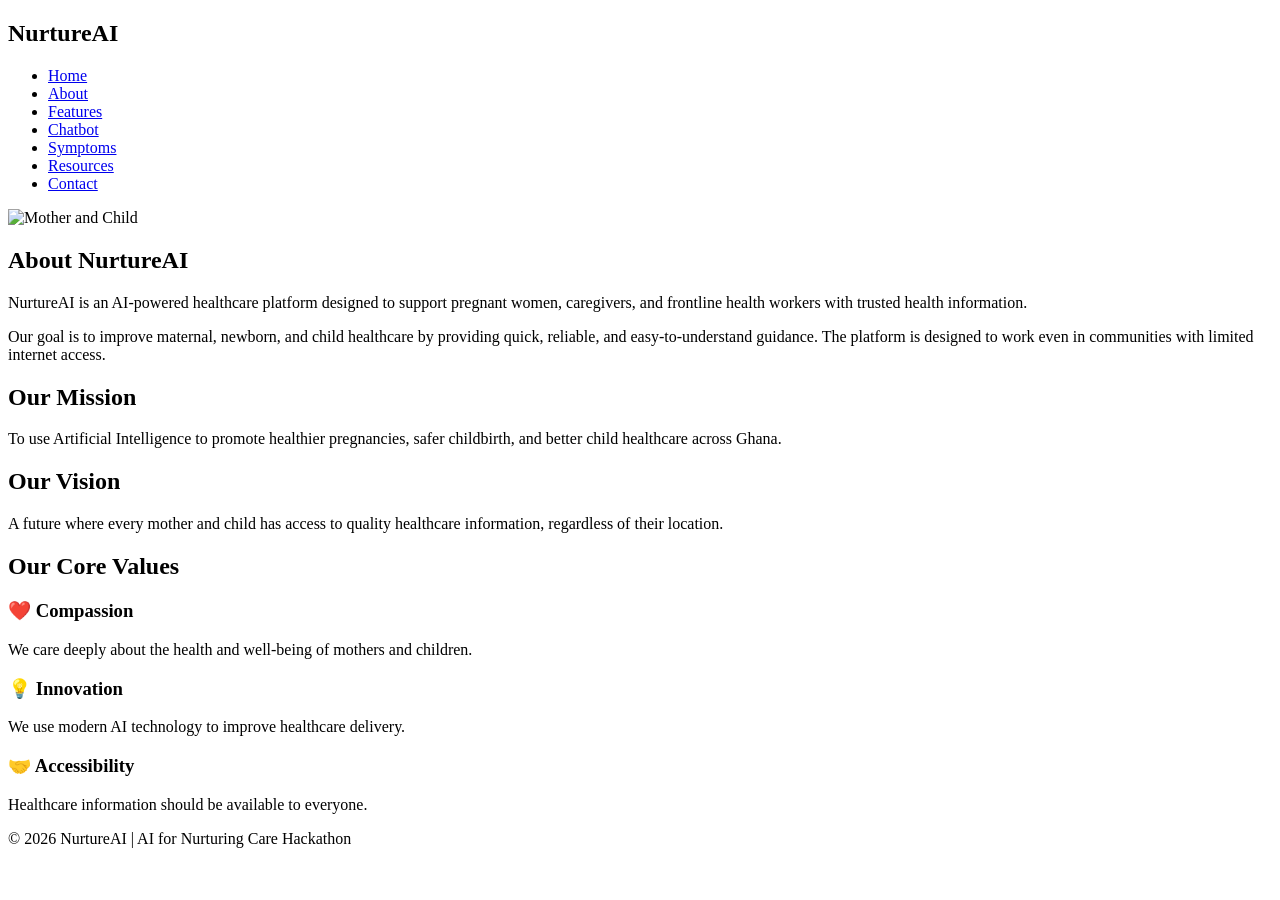
==== pages/about.html @ 90b8b0dd "Added changes" ====
<!DOCTYPE html>
<html lang="en">

<head>
    <meta charset="UTF-8">
    <meta name="viewport" content="width=device-width, initial-scale=1.0">
    <title>About | NurtureAI</title>

    <link rel="stylesheet" href="src/style.css">
</head>

<body>

    <!-- Navigation -->

    <header>

        <nav class="navbar">

            <h2 class="logo">NurtureAI</h2>

            <ul class="nav-links">

                <li><a href="index.html">Home</a></li>

                <li><a href="about.html">About</a></li>

                <li><a href="features.html">Features</a></li>

                <li><a href="chatbot.html">Chatbot</a></li>

                <li><a href="symptom-checker.html">Symptoms</a></li>

                <li><a href="resources.html">Resources</a></li>

                <li><a href="contact.html">Contact</a></li>

            </ul>

        </nav>

    </header>

    <!-- About Section -->

    <section class="about-page">

        <div class="about-image">

            <img src="images/WhatsApp Image 2026-07-20 at 6.28.37 AM.jpeg" alt="Mother and Child">

        </div>

        <div class="about-content">

            <h1>About NurtureAI</h1>

            <p>

                NurtureAI is an AI-powered healthcare platform designed to support pregnant women,
                caregivers, and frontline health workers with trusted health information.

            </p>

            <p>

                Our goal is to improve maternal, newborn, and child healthcare by providing quick,
                reliable, and easy-to-understand guidance. The platform is designed to work even in
                communities with limited internet access.

            </p>

            <h2>Our Mission</h2>

            <p>

                To use Artificial Intelligence to promote healthier pregnancies, safer childbirth,
                and better child healthcare across Ghana.

            </p>

            <h2>Our Vision</h2>

            <p>

                A future where every mother and child has access to quality healthcare information,
                regardless of their location.

            </p>

        </div>

    </section>

    <!-- Core Values -->

    <section class="features">

        <h2>Our Core Values</h2>

        <div class="cards">

            <div class="card">

                <h3>❤️ Compassion</h3>

                <p>
                    We care deeply about the health and well-being of mothers and children.
                </p>

            </div>

            <div class="card">

                <h3>💡 Innovation</h3>

                <p>
                    We use modern AI technology to improve healthcare delivery.
                </p>

            </div>

            <div class="card">

                <h3>🤝 Accessibility</h3>

                <p>
                    Healthcare information should be available to everyone.
                </p>

            </div>

        </div>

    </section>

    <!-- Footer -->

    <footer>

        <p>

            © 2026 NurtureAI | AI for Nurturing Care Hackathon

        </p>

    </footer>

</body>

</html>
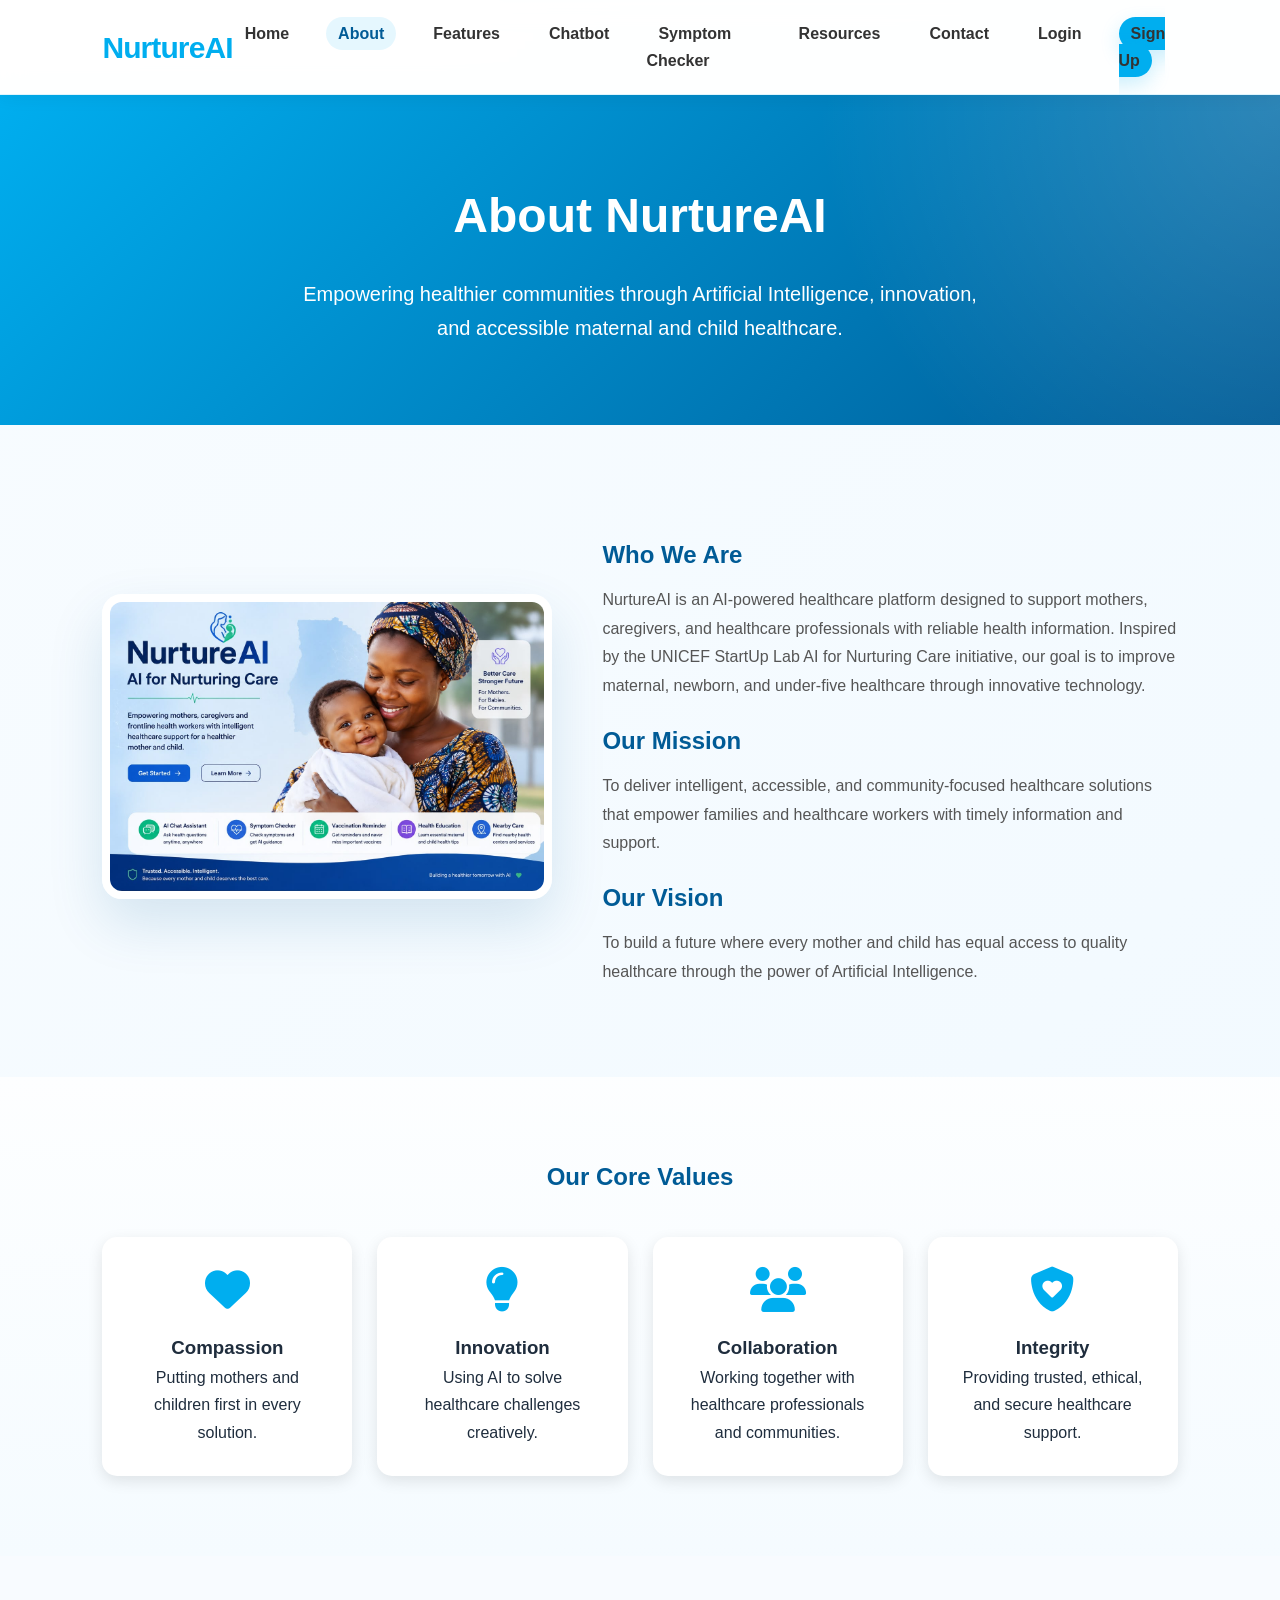
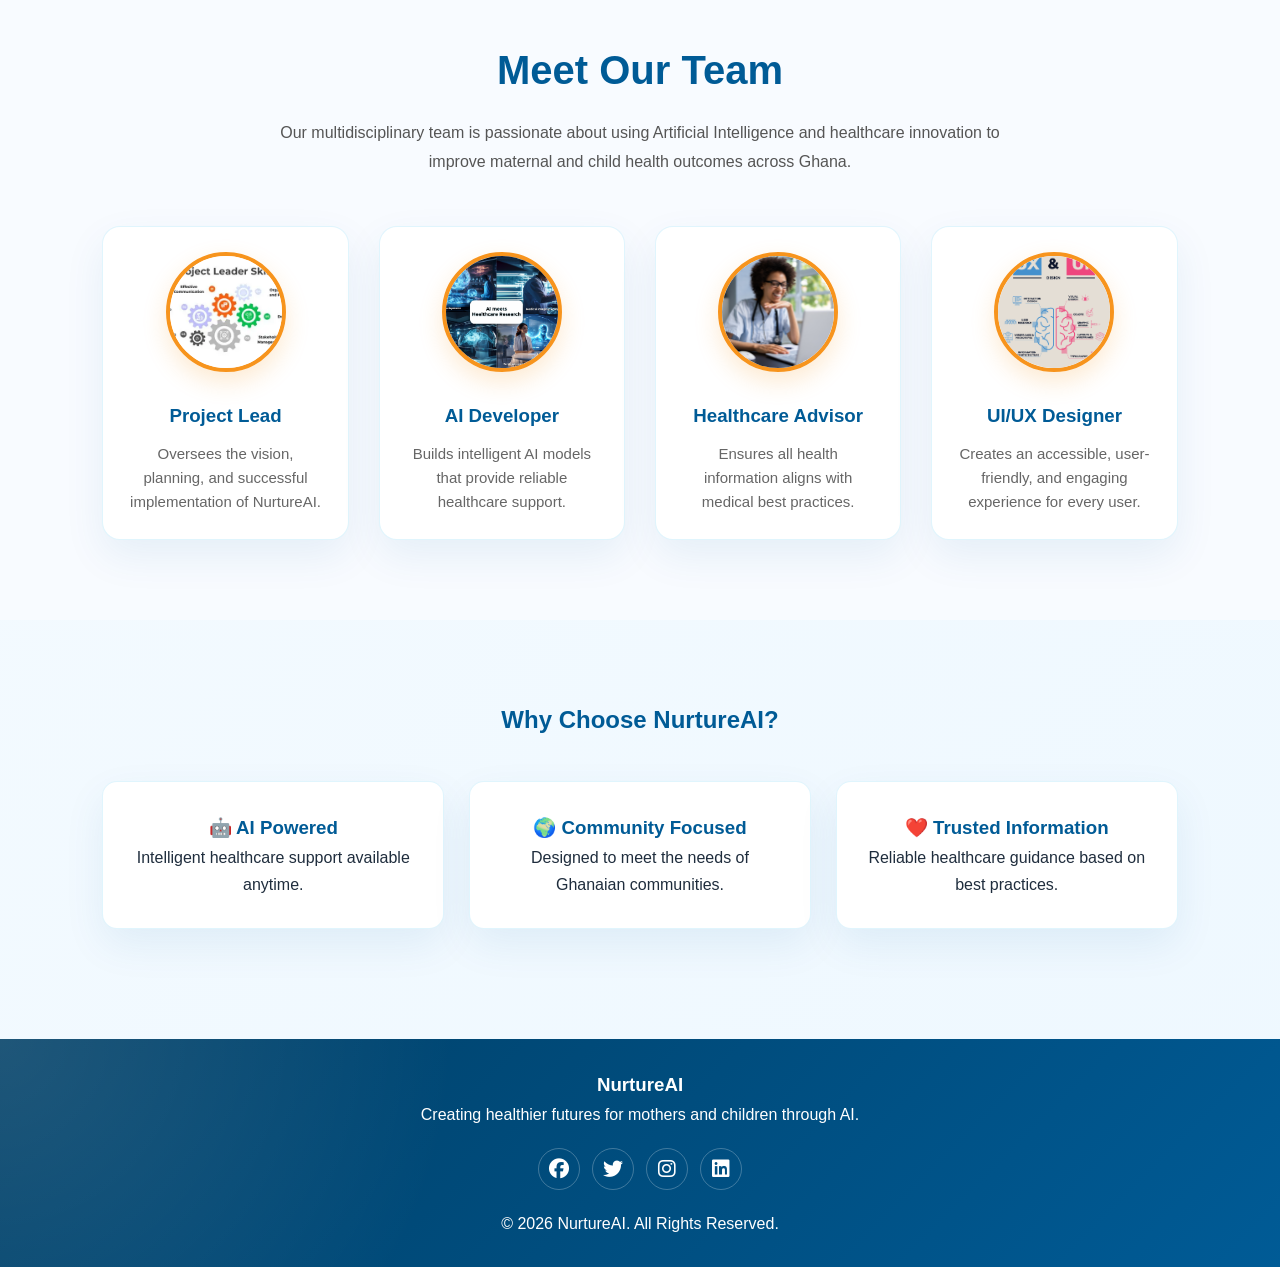
==== commit 85f3f757: "Added index.html" ====
--- a/pages/about.html
+++ b/pages/about.html
@@ -4,146 +4,201 @@
 <head>
     <meta charset="UTF-8">
     <meta name="viewport" content="width=device-width, initial-scale=1.0">
-    <title>About | NurtureAI</title>
-
-    <link rel="stylesheet" href="src/style.css">
+    <title>About Us | NurtureAI</title>
+
+    <link rel="stylesheet" href="../src/style.css">
+
+    <link rel="stylesheet" href="https://cdnjs.cloudflare.com/ajax/libs/font-awesome/6.5.2/css/all.min.css">
 </head>
 
 <body>
 
-    <!-- Navigation -->
-
     <header>
-
         <nav class="navbar">
-
-            <h2 class="logo">NurtureAI</h2>
+            <div class="logo">NurtureAI</div>
 
             <ul class="nav-links">
-
-                <li><a href="index.html">Home</a></li>
-
-                <li><a href="about.html">About</a></li>
-
+                <li><a href="../index.html">Home</a></li>
+                <li><a href="about.html" class="active">About</a></li>
                 <li><a href="features.html">Features</a></li>
-
                 <li><a href="chatbot.html">Chatbot</a></li>
-
-                <li><a href="symptom-checker.html">Symptoms</a></li>
-
+                <li><a href="symptom-checker.html">Symptom Checker</a></li>
                 <li><a href="resources.html">Resources</a></li>
-
                 <li><a href="contact.html">Contact</a></li>
-
+                <li><a href="login.html">Login</a></li>
+                <li><a href="signup.html" class="signup-btn">Sign Up</a></li>
             </ul>
-
         </nav>
-
     </header>
 
-    <!-- About Section -->
-
-    <section class="about-page">
+    <section class="page-hero">
+        <h1>About NurtureAI</h1>
+        <p>
+            Empowering healthier communities through Artificial Intelligence,
+            innovation, and accessible maternal and child healthcare.
+        </p>
+    </section>
+
+    <section class="about-content">
 
         <div class="about-image">
-
-            <img src="images/WhatsApp Image 2026-07-20 at 6.28.37 AM.jpeg" alt="Mother and Child">
-
-        </div>
-
-        <div class="about-content">
-
-            <h1>About NurtureAI</h1>
+            <img src="../images/WhatsApp Image 2026-07-20 at 6.28.37 AM.jpeg" alt="Mother and Child">
+        </div>
+
+        <div class="about-text">
+
+            <h2>Who We Are</h2>
 
             <p>
-
-                NurtureAI is an AI-powered healthcare platform designed to support pregnant women,
-                caregivers, and frontline health workers with trusted health information.
-
+                NurtureAI is an AI-powered healthcare platform designed to support
+                mothers, caregivers, and healthcare professionals with reliable
+                health information. Inspired by the UNICEF StartUp Lab AI for
+                Nurturing Care initiative, our goal is to improve maternal,
+                newborn, and under-five healthcare through innovative technology.
             </p>
 
+            <h2>Our Mission</h2>
+
             <p>
-
-                Our goal is to improve maternal, newborn, and child healthcare by providing quick,
-                reliable, and easy-to-understand guidance. The platform is designed to work even in
-                communities with limited internet access.
-
+                To deliver intelligent, accessible, and community-focused healthcare
+                solutions that empower families and healthcare workers with timely
+                information and support.
             </p>
 
-            <h2>Our Mission</h2>
+            <h2>Our Vision</h2>
 
             <p>
-
-                To use Artificial Intelligence to promote healthier pregnancies, safer childbirth,
-                and better child healthcare across Ghana.
-
+                To build a future where every mother and child has equal access to
+                quality healthcare through the power of Artificial Intelligence.
             </p>
 
-            <h2>Our Vision</h2>
-
-            <p>
-
-                A future where every mother and child has access to quality healthcare information,
-                regardless of their location.
-
-            </p>
-
-        </div>
-
-    </section>
-
-    <!-- Core Values -->
-
-    <section class="features">
+        </div>
+
+    </section>
+
+    <section class="core-values">
 
         <h2>Our Core Values</h2>
 
-        <div class="cards">
-
-            <div class="card">
-
-                <h3>❤️ Compassion</h3>
-
-                <p>
-                    We care deeply about the health and well-being of mothers and children.
-                </p>
-
-            </div>
-
-            <div class="card">
-
-                <h3>💡 Innovation</h3>
-
-                <p>
-                    We use modern AI technology to improve healthcare delivery.
-                </p>
-
-            </div>
-
-            <div class="card">
-
-                <h3>🤝 Accessibility</h3>
-
-                <p>
-                    Healthcare information should be available to everyone.
-                </p>
-
-            </div>
-
-        </div>
-
-    </section>
-
-    <!-- Footer -->
+        <div class="value-grid">
+
+            <div class="value-box">
+                <i class="fas fa-heart"></i>
+                <h3>Compassion</h3>
+                <p>Putting mothers and children first in every solution.</p>
+            </div>
+
+            <div class="value-box">
+                <i class="fas fa-lightbulb"></i>
+                <h3>Innovation</h3>
+                <p>Using AI to solve healthcare challenges creatively.</p>
+            </div>
+
+            <div class="value-box">
+                <i class="fas fa-users"></i>
+                <h3>Collaboration</h3>
+                <p>Working together with healthcare professionals and communities.</p>
+            </div>
+
+            <div class="value-box">
+                <i class="fas fa-shield-heart"></i>
+                <h3>Integrity</h3>
+                <p>Providing trusted, ethical, and secure healthcare support.</p>
+            </div>
+
+        </div>
+
+    </section>
+
+
+    <!-- Meet Our Team -->
+
+    <section class="team">
+
+        <h2>Meet Our Team</h2>
+
+        <p class="team-intro">
+            Our multidisciplinary team is passionate about using Artificial
+            Intelligence and healthcare innovation to improve maternal and child
+            health outcomes across Ghana.
+        </p>
+
+        <div class="team-grid">
+
+            <div class="team-card">
+                <img src="../images/OIP.webp" alt="Project Lead">
+                <h3>Project Lead</h3>
+                <p>Oversees the vision, planning, and successful implementation of NurtureAI.</p>
+            </div>
+
+            <div class="team-card">
+                <img src="../images/ai-meets-healthcare-research-1024x614.webp" alt="AI Developer">
+                <h3>AI Developer</h3>
+                <p>Builds intelligent AI models that provide reliable healthcare support.</p>
+            </div>
+
+            <div class="team-card">
+                <img src="../images/1732037046231.png" alt="Healthcare Advisor">
+                <h3>Healthcare Advisor</h3>
+                <p>Ensures all health information aligns with medical best practices.</p>
+            </div>
+
+            <div class="team-card">
+                <img src="../images/648f0022a95aac609621a626_xeN7iEhTSRufD9XyGD7Q.png" alt="UI/UX Designer">
+                <h3>UI/UX Designer</h3>
+                <p>Creates an accessible, user-friendly, and engaging experience for every user.</p>
+            </div>
+
+        </div>
+
+    </section>
+
+    <section class="why-us">
+
+        <h2>Why Choose NurtureAI?</h2>
+
+        <div class="why-grid">
+
+            <div class="why-card">
+                <h3>🤖 AI Powered</h3>
+                <p>Intelligent healthcare support available anytime.</p>
+            </div>
+
+            <div class="why-card">
+                <h3>🌍 Community Focused</h3>
+                <p>Designed to meet the needs of Ghanaian communities.</p>
+            </div>
+
+            <div class="why-card">
+                <h3>❤️ Trusted Information</h3>
+                <p>Reliable healthcare guidance based on best practices.</p>
+            </div>
+
+        </div>
+
+    </section>
 
     <footer>
 
+        <h3>NurtureAI</h3>
+
         <p>
-
-            © 2026 NurtureAI | AI for Nurturing Care Hackathon
-
+            Creating healthier futures for mothers and children through AI.
         </p>
 
+        <div class="socials">
+            <a href="https://www.facebook.com/nurtureai" target="_blank" rel="noopener noreferrer"
+                aria-label="Visit NurtureAI on Facebook"><i class="fab fa-facebook"></i></a>
+            <a href="https://x.com/nurtureai" target="_blank" rel="noopener noreferrer"
+                aria-label="Visit NurtureAI on X"><i class="fab fa-twitter"></i></a>
+            <a href="https://www.instagram.com/nurtureai" target="_blank" rel="noopener noreferrer"
+                aria-label="Visit NurtureAI on Instagram"><i class="fab fa-instagram"></i></a>
+            <a href="https://www.linkedin.com/company/nurtureai" target="_blank" rel="noopener noreferrer"
+                aria-label="Visit NurtureAI on LinkedIn"><i class="fab fa-linkedin"></i></a>
+        </div>
+
+        <p>&copy; 2026 NurtureAI. All Rights Reserved.</p>
+
     </footer>
 
 </body>
--- a/src/style.css
+++ b/src/style.css
@@ -0,0 +1,1681 @@
+*{
+    margin:0;
+    padding:0;
+    box-sizing:border-box;
+    font-family:'Segoe UI', Tahoma, Geneva, Verdana, sans-serif;
+}
+
+body{
+    background:#f8fbff;
+    color:#23374d;
+    scroll-behavior:smooth;
+    line-height:1.7;
+}
+
+.navbar{
+    display:flex;
+    justify-content:space-between;
+    align-items:center;
+    padding:20px 8%;
+    background:rgba(255,255,255,0.95);
+    box-shadow:0 2px 18px rgba(0,0,0,.06);
+    position:sticky;
+    top:0;
+    z-index:1000;
+    backdrop-filter:blur(8px);
+}
+
+.logo{
+    font-size:30px;
+    font-weight:800;
+    color:#00AEEF;
+    letter-spacing:-0.03em;
+}
+
+.nav-links{
+    display:flex;
+    list-style:none;
+    gap:25px;
+}
+
+.nav-links a{
+    text-decoration:none;
+    color:#333;
+    font-weight:600;
+    transition:.3s;
+}
+
+.nav-links a:hover,
+.active{
+    color:#00AEEF;
+}
+
+.signup-btn{
+    background:#00AEEF;
+    color:white;
+    padding:10px 20px;
+    border-radius:30px;
+}
+
+.hero{
+    display:flex;
+    justify-content:space-between;
+    align-items:center;
+    padding:90px 8% 80px;
+    gap:45px;
+}
+
+.hero-text{
+    width:55%;
+    background:rgba(255,255,255,0.9);
+    border:1px solid rgba(0,174,239,0.12);
+    padding:40px;
+    border-radius:28px;
+    box-shadow:0 20px 45px rgba(0,91,150,0.08);
+}
+
+.hero-text h1{
+    font-size:clamp(2.2rem, 4vw, 3.4rem);
+    color:#005B96;
+    font-weight:800;
+    line-height:1.15;
+    margin-bottom:18px;
+}
+
+.hero-text p{
+    font-size:1.08rem;
+    color:#5f6f83;
+    line-height:1.8;
+    margin-bottom:28px;
+}
+
+.buttons{
+    display:flex;
+    gap:20px;
+}
+
+.btn{
+    background:#00AEEF;
+    color:white;
+    text-decoration:none;
+    padding:15px 30px;
+    border-radius:999px;
+    font-weight:700;
+    box-shadow:0 12px 24px rgba(0,174,239,0.2);
+}
+
+.btn-outline{
+    border:2px solid #00AEEF;
+    color:#00AEEF;
+    text-decoration:none;
+    padding:15px 30px;
+    border-radius:999px;
+    font-weight:700;
+    background:white;
+}
+
+.hero-image img{
+    width:500px;
+    border-radius:24px;
+    box-shadow:0 20px 45px rgba(0,91,150,0.16);
+    border:8px solid white;
+}
+
+.features{
+    padding:70px 8%;
+    text-align:center;
+}
+
+.features h2{
+    color:#005B96;
+    margin-bottom:10px;
+    font-size:2rem;
+}
+
+.section-intro {
+    color:#64748b;
+    max-width:700px;
+    margin:0 auto 32px;
+    line-height:1.8;
+    font-size:1.02rem;
+}
+
+.feature-grid{
+    display:grid;
+    grid-template-columns:repeat(3,1fr);
+    gap:30px;
+}
+
+.card{
+    background:white;
+    padding:35px;
+    border-radius:18px;
+    box-shadow:0 10px 24px rgba(0,0,0,.06);
+    transition:.3s;
+    border:1px solid rgba(0,174,239,0.08);
+}
+
+.card:hover{
+    transform:translateY(-10px);
+}
+
+.card i{
+    font-size:50px;
+    color:#00AEEF;
+    margin-bottom:20px;
+}
+
+.statistics{
+    background:linear-gradient(135deg,#00AEEF 0%,#005B96 100%);
+    color:white;
+    display:flex;
+    justify-content:space-around;
+    padding:60px;
+    margin:0 6%;
+    border-radius:24px;
+    box-shadow:0 20px 40px rgba(0,91,150,0.14);
+}
+
+.stat h2{
+    font-size:40px;
+    margin-bottom:6px;
+}
+
+.stat p{
+    color:rgba(255,255,255,0.9);
+}
+
+
+/* Mission & Vision */
+
+.about-section{
+    display:flex;
+    gap:30px;
+    padding:70px 8%;
+    background:#f5fbff;
+}
+
+.about-card{
+    flex:1;
+    background:#fff;
+    padding:35px;
+    border-radius:15px;
+    box-shadow:0 5px 15px rgba(0,0,0,.1);
+}
+
+.about-card h2{
+    color:#005B96;
+    margin-bottom:20px;
+}
+
+.about-card p{
+    line-height:1.8;
+    color:#555;
+}
+
+/* Core Values */
+
+.values{
+    padding:70px 8%;
+    text-align:center;
+}
+
+.values h2{
+    color:#005B96;
+    margin-bottom:40px;
+}
+
+.value-container{
+    display:grid;
+    grid-template-columns:repeat(4,1fr);
+    gap:25px;
+}
+
+.value-card{
+    background:#fff;
+    padding:30px;
+    border-radius:15px;
+    box-shadow:0 5px 15px rgba(0,0,0,.1);
+    transition:.3s;
+}
+
+.value-card:hover{
+    transform:translateY(-10px);
+}
+
+.value-card i{
+    font-size:45px;
+    color:#00AEEF;
+    margin-bottom:20px;
+}
+
+.value-card h3{
+    color:#005B96;
+    margin-bottom:15px;
+}
+
+.value-card p{
+    color:#555;
+    line-height:1.6;
+}
+
+@media(max-width:768px){
+
+.about-section{
+    flex-direction:column;
+}
+
+.value-container{
+    grid-template-columns:1fr;
+}
+
+}
+
+footer{
+    background:linear-gradient(135deg,#003f66 0%,#005B96 100%);
+    color:white;
+    text-align:center;
+    padding:40px;
+    margin-top:30px;
+}
+
+.socials{
+    display:flex;
+    justify-content:center;
+    flex-wrap:wrap;
+    gap:12px;
+    margin:20px 0;
+}
+
+.socials a{
+    display:inline-flex;
+    align-items:center;
+    justify-content:center;
+    width:42px;
+    height:42px;
+    color:white;
+    text-decoration:none;
+    border:1px solid rgba(255,255,255,0.25);
+    border-radius:50%;
+    transition:transform 0.2s ease, background-color 0.2s ease;
+}
+
+.socials a:hover{
+    transform:translateY(-2px);
+    background-color:rgba(255,255,255,0.15);
+}
+
+.socials i{
+    margin:0;
+    font-size:20px;
+}
+
+.footer-links {
+    display:flex;
+    justify-content:center;
+    gap:18px;
+    margin:12px 0 6px;
+}
+
+.footer-links a {
+    color:white;
+    text-decoration:none;
+    font-weight:600;
+}
+
+@media(max-width:768px){
+
+.hero{
+    flex-direction:column;
+    text-align:center;
+}
+
+.hero-text{
+    width:100%;
+}
+
+.hero-image img{
+    width:100%;
+    margin-top:40px;
+}
+
+.feature-grid{
+    grid-template-columns:1fr;
+}
+
+.statistics{
+    flex-direction:column;
+    gap:30px;
+}
+
+.nav-links{
+    display:none;
+}
+
+}
+
+
+
+
+/* Mobile Navigation */
+.menu-toggle {
+    display: none;
+    flex-direction: column;
+    gap: 5px;
+    background: transparent;
+    border: none;
+    cursor: pointer;
+}
+
+.menu-toggle span {
+    width: 24px;
+    height: 2px;
+    background: var(--primary-dark);
+    display: block;
+}
+
+@media (max-width: 900px) {
+    .navbar {
+        flex-wrap: wrap;
+        gap: 12px;
+    }
+
+    .menu-toggle {
+        display: flex;
+    }
+
+    .nav-links {
+        display: none;
+        width: 100%;
+        flex-direction: column;
+        padding-top: 10px;
+        gap: 10px;
+    }
+
+    .nav-links.open {
+        display: flex;
+    }
+}
+
+/* About Page */
+
+.page-hero{
+    background:#00AEEF;
+    color:#fff;
+    text-align:center;
+    padding:80px 10%;
+}
+
+.page-hero h1{
+    font-size:48px;
+    margin-bottom:20px;
+}
+
+.page-hero p{
+    font-size:20px;
+    max-width:700px;
+    margin:auto;
+}
+
+.about-content{
+    display:flex;
+    align-items:center;
+    gap:50px;
+    padding:80px 8%;
+}
+
+.about-image img{
+    width:450px;
+    border-radius:20px;
+    box-shadow:0 5px 15px rgba(0,0,0,.15);
+}
+
+.about-text{
+    flex:1;
+}
+
+.about-text h2{
+    color:#005B96;
+    margin:20px 0 10px;
+}
+
+.about-text p{
+    line-height:1.8;
+    color:#555;
+}
+
+.core-values{
+    background:#f5fbff;
+    padding:80px 8%;
+    text-align:center;
+}
+
+.core-values h2{
+    color:#005B96;
+    margin-bottom:40px;
+}
+
+.value-grid{
+    display:grid;
+    grid-template-columns:repeat(4,1fr);
+    gap:25px;
+}
+
+.value-box{
+    background:#fff;
+    padding:30px;
+    border-radius:15px;
+    box-shadow:0 5px 15px rgba(0,0,0,.1);
+}
+
+.value-box i{
+    font-size:45px;
+    color:#00AEEF;
+    margin-bottom:20px;
+}
+
+.why-us{
+    padding:80px 8%;
+    text-align:center;
+}
+
+.why-us h2{
+    color:#005B96;
+    margin-bottom:40px;
+}
+
+.why-grid{
+    display:grid;
+    grid-template-columns:repeat(3,1fr);
+    gap:25px;
+}
+
+.why-card{
+    background:#fff;
+    padding:30px;
+    border-radius:15px;
+    box-shadow:0 5px 15px rgba(0,0,0,.1);
+}
+
+@media(max-width:768px){
+
+.about-content{
+    flex-direction:column;
+}
+
+.about-image img{
+    width:100%;
+}
+
+.value-grid,
+.why-grid{
+    grid-template-columns:1fr;
+}
+
+.page-hero h1{
+    font-size:36px;
+}
+
+}
+
+/* Meet Our Team */
+
+.team{
+    padding:80px 8%;
+    background:#f8fbff;
+    text-align:center;
+}
+
+.team h2{
+    color:#005B96;
+    font-size:40px;
+    margin-bottom:15px;
+}
+
+.team-intro{
+    max-width:750px;
+    margin:0 auto 50px;
+    color:#555;
+    line-height:1.8;
+}
+
+.team-grid{
+    display:grid;
+    grid-template-columns:repeat(4,1fr);
+    gap:30px;
+}
+
+.team-card{
+    background:#fff;
+    border-radius:18px;
+    padding:25px;
+    box-shadow:0 6px 18px rgba(0,0,0,.1);
+    transition:.3s ease;
+}
+
+.team-card:hover{
+    transform:translateY(-8px);
+}
+
+.team-card img{
+    width:120px;
+    height:120px;
+    border-radius:50%;
+    object-fit:cover;
+    margin-bottom:20px;
+    border:4px solid #00AEEF;
+}
+
+.team-card h3{
+    color:#005B96;
+    margin-bottom:10px;
+}
+
+.team-card p{
+    color:#666;
+    line-height:1.6;
+    font-size:15px;
+}
+
+@media(max-width:768px){
+
+.team-grid{
+    grid-template-columns:1fr;
+}
+
+}
+
+
+
+/* Features Page */
+
+.feature-page{
+    padding:80px 8%;
+    display:grid;
+    grid-template-columns:repeat(3,1fr);
+    gap:30px;
+}
+
+.feature-card{
+    background:#fff;
+    padding:35px;
+    border-radius:15px;
+    text-align:center;
+    box-shadow:0 5px 15px rgba(0,0,0,.1);
+    transition:.3s;
+}
+
+.feature-card:hover{
+    transform:translateY(-10px);
+}
+
+.feature-card i{
+    font-size:50px;
+    color:#00AEEF;
+    margin-bottom:20px;
+}
+
+.feature-card h3{
+    color:#005B96;
+    margin-bottom:15px;
+}
+
+.feature-card p{
+    color:#555;
+    line-height:1.7;
+}
+
+.feature-benefits{
+    background:#f5fbff;
+    padding:80px 8%;
+    text-align:center;
+}
+
+.feature-benefits h2{
+    color:#005B96;
+    margin-bottom:40px;
+}
+
+.benefit-grid{
+    display:grid;
+    grid-template-columns:repeat(3,1fr);
+    gap:25px;
+}
+
+.benefit-box{
+    background:#fff;
+    padding:30px;
+    border-radius:15px;
+    box-shadow:0 5px 15px rgba(0,0,0,.1);
+}
+
+.benefit-box h3{
+    color:#005B96;
+    margin-bottom:15px;
+}
+
+.benefit-box p{
+    color:#555;
+    line-height:1.7;
+}
+
+@media(max-width:768px){
+
+.feature-page,
+.benefit-grid{
+    grid-template-columns:1fr;
+}
+
+}
+
+
+/* ===========================
+   CHATBOT PAGE
+=========================== */
+
+.chatbot-section{
+    padding:70px 8%;
+    display:flex;
+    justify-content:center;
+    background:#f8fbff;
+}
+
+.chat-container{
+    width:700px;
+    background:#fff;
+    border-radius:20px;
+    overflow:hidden;
+    box-shadow:0 8px 25px rgba(0,0,0,0.1);
+}
+
+.chat-header{
+    background:#00AEEF;
+    color:#fff;
+    padding:20px;
+    display:flex;
+    align-items:center;
+    gap:15px;
+}
+
+.chat-header i{
+    font-size:32px;
+}
+
+.chat-header h2{
+    font-size:24px;
+}
+
+.chat-box{
+    padding:30px;
+    height:450px;
+    overflow-y:auto;
+    background:#f5fbff;
+}
+
+.bot-message{
+    background:#e3f6ff;
+    padding:15px 20px;
+    border-radius:15px;
+    width:75%;
+    margin-bottom:20px;
+    line-height:1.7;
+}
+
+.user-message{
+    background:#00AEEF;
+    color:#fff;
+    padding:15px 20px;
+    border-radius:15px;
+    width:75%;
+    margin-left:auto;
+    margin-bottom:20px;
+    line-height:1.7;
+}
+
+.chat-input{
+    display:flex;
+    padding:20px;
+    background:#fff;
+    border-top:1px solid #ddd;
+}
+
+.chat-input input{
+    flex:1;
+    padding:15px;
+    border:1px solid #ccc;
+    border-radius:30px;
+    outline:none;
+    font-size:16px;
+}
+
+.chat-input button{
+    width:55px;
+    height:55px;
+    margin-left:15px;
+    border:none;
+    background:#00AEEF;
+    color:#fff;
+    border-radius:50%;
+    cursor:pointer;
+    transition:.3s;
+}
+
+.chat-input button:hover{
+    background:#005B96;
+}
+
+.quick-questions{
+    padding:80px 8%;
+    text-align:center;
+}
+
+.quick-questions h2{
+    color:#005B96;
+    margin-bottom:35px;
+}
+
+.question-grid{
+    display:grid;
+    grid-template-columns:repeat(3,1fr);
+    gap:20px;
+}
+
+.question-grid button{
+    padding:18px;
+    border:none;
+    background:#fff;
+    border-radius:12px;
+    box-shadow:0 5px 15px rgba(0,0,0,.1);
+    cursor:pointer;
+    font-size:16px;
+    transition:.3s;
+}
+
+.question-grid button:hover{
+    background:#00AEEF;
+    color:#fff;
+}
+
+.chat-services{
+    padding:80px 8%;
+    background:#f5fbff;
+    text-align:center;
+}
+
+.chat-services h2{
+    color:#005B96;
+    margin-bottom:40px;
+}
+
+.service-grid{
+    display:grid;
+    grid-template-columns:repeat(3,1fr);
+    gap:30px;
+}
+
+.service-card{
+    background:#fff;
+    padding:35px;
+    border-radius:15px;
+    box-shadow:0 5px 15px rgba(0,0,0,.1);
+    transition:.3s;
+}
+
+.service-card:hover{
+    transform:translateY(-10px);
+}
+
+.service-card i{
+    font-size:50px;
+    color:#00AEEF;
+    margin-bottom:20px;
+}
+
+.service-card h3{
+    color:#005B96;
+    margin-bottom:15px;
+}
+
+.service-card p{
+    color:#555;
+    line-height:1.7;
+}
+
+.disclaimer{
+    padding:70px 8%;
+    text-align:center;
+    background:#fff8e6;
+}
+
+.disclaimer h2{
+    color:#d97706;
+    margin-bottom:20px;
+}
+
+.disclaimer p{
+    max-width:800px;
+    margin:auto;
+    line-height:1.8;
+    color:#555;
+}
+
+@media(max-width:768px){
+
+.chat-container{
+    width:100%;
+}
+
+.chat-box{
+    height:350px;
+}
+
+.question-grid,
+.service-grid{
+    grid-template-columns:1fr;
+}
+
+.bot-message,
+.user-message{
+    width:100%;
+}
+
+.chat-input{
+    flex-direction:column;
+}
+
+.chat-input button{
+    margin:15px 0 0;
+    width:100%;
+    border-radius:30px;
+}
+
+}
+
+/* =========================
+   SYMPTOM CHECKER PAGE
+========================= */
+
+.symptom-hero {
+    display: flex;
+    align-items: center;
+    justify-content: space-between;
+    padding: 80px 8%;
+    background: linear-gradient(to right, #ffffff, #eaf7ff);
+    gap: 40px;
+}
+
+
+.symptom-hero .hero-text {
+    width: 50%;
+}
+
+
+.symptom-hero h1 {
+    font-size: 45px;
+    color: #005B96;
+    margin-bottom: 20px;
+}
+
+
+.symptom-hero p {
+    font-size: 18px;
+    line-height: 1.7;
+    color: #555;
+    margin-bottom: 30px;
+}
+
+
+.btn {
+    background: #F7941D;
+    color: white;
+    padding: 14px 30px;
+    border-radius: 30px;
+    text-decoration: none;
+    font-weight: bold;
+}
+
+
+.btn:hover {
+    background: #005B96;
+}
+
+
+.hero-image img {
+    width: 420px;
+}
+
+
+
+/* Checker Section */
+
+.checker {
+    padding: 70px 8%;
+    background: #f8fcff;
+    text-align: center;
+}
+
+
+.checker h2 {
+    color: #005B96;
+    font-size: 35px;
+}
+
+
+.checker p {
+    color: #666;
+}
+
+
+
+.checker-box {
+    background: white;
+    max-width: 800px;
+    margin: 40px auto;
+    padding: 40px;
+    border-radius: 20px;
+    box-shadow: 0 5px 20px rgba(0,0,0,0.1);
+    text-align: left;
+}
+
+
+.checker-box label {
+    display: block;
+    font-weight: 600;
+    margin: 20px 0 10px;
+    color: #005B96;
+}
+
+
+
+.user-options {
+    display: flex;
+    gap: 15px;
+    flex-wrap: wrap;
+}
+
+
+.user-options button {
+    padding: 12px 20px;
+    border: 1px solid #00AEEF;
+    background: white;
+    color: #005B96;
+    border-radius: 25px;
+    cursor: pointer;
+}
+
+
+.user-options button:hover {
+    background: #00AEEF;
+    color: white;
+}
+
+
+
+input,
+select,
+textarea {
+
+    width: 100%;
+    padding: 14px;
+    border-radius: 10px;
+    border: 1px solid #ccc;
+    outline: none;
+    font-size: 15px;
+
+}
+
+
+textarea {
+
+    height: 130px;
+    resize: none;
+
+}
+
+
+
+.symptoms {
+
+    display: grid;
+    grid-template-columns: repeat(3,1fr);
+    gap: 15px;
+
+}
+
+
+.symptoms label {
+
+    background: #eaf7ff;
+    padding: 15px;
+    border-radius: 12px;
+    cursor: pointer;
+
+}
+
+
+
+.severity {
+
+    display: flex;
+    gap: 30px;
+
+}
+
+
+
+.check-btn {
+
+    margin-top: 30px;
+    width: 100%;
+    padding: 15px;
+    background: #1dd3f7;
+    border: none;
+    color: white;
+    font-size: 18px;
+    border-radius: 30px;
+    cursor: pointer;
+
+}
+
+
+.check-btn:hover {
+
+    background: #005B96;
+
+}
+
+
+
+/* Results Section */
+
+.results {
+
+    padding: 70px 8%;
+    text-align: center;
+
+}
+
+
+.results h2 {
+
+    color: #005B96;
+
+}
+
+
+
+.result-card {
+
+    background: #eaf7ff;
+    padding: 30px;
+    border-radius: 15px;
+    margin: 25px auto;
+    max-width: 700px;
+
+}
+
+
+
+.warning {
+
+    background: #ffe5e5;
+    color: #a00000;
+    padding: 25px;
+    border-radius: 15px;
+    max-width: 700px;
+    margin: auto;
+
+}
+
+
+
+/* Healthcare Facilities */
+
+.facilities {
+
+    padding: 70px 8%;
+    background: #f8fcff;
+    text-align: center;
+
+}
+
+
+.facility-card {
+
+    background: white;
+    max-width: 500px;
+    margin: 30px auto;
+    padding: 30px;
+    border-radius: 20px;
+    box-shadow: 0 5px 15px rgba(0,0,0,0.1);
+
+}
+
+
+
+.facility-card button {
+
+    background: #00AEEF;
+    color: white;
+    border: none;
+    padding: 12px 25px;
+    border-radius: 25px;
+
+}
+
+
+
+/* Footer */
+
+footer {
+
+    background: #005B96;
+    color: white;
+    text-align: center;
+    padding: 30px;
+
+}
+
+
+
+/* Responsive Design */
+
+@media(max-width: 900px){
+
+.symptom-hero{
+
+    flex-direction: column;
+    text-align: center;
+
+}
+
+
+.symptom-hero .hero-text{
+
+    width:100%;
+
+}
+
+
+.hero-image img{
+
+    width:300px;
+
+}
+
+
+.symptoms{
+
+    grid-template-columns: 1fr;
+
+}
+
+
+.user-options{
+
+    justify-content:center;
+
+}
+
+}
+
+:root {
+    --primary: #00AEEF;
+    --primary-dark: #005B96;
+    --accent: #F7941D;
+    --text: #1f2d3d;
+    --muted: #64748b;
+    --surface: #ffffff;
+    --surface-soft: #f5fbff;
+}
+
+body {
+    background: linear-gradient(135deg, #f8fcff 0%, #eef8ff 100%);
+    color: var(--text);
+    line-height: 1.7;
+}
+
+.navbar {
+    position: sticky;
+    top: 0;
+    z-index: 1000;
+    backdrop-filter: blur(12px);
+    background: rgba(255, 255, 255, 0.9);
+    border-bottom: 1px solid rgba(0, 174, 239, 0.12);
+}
+
+.logo {
+    letter-spacing: -0.03em;
+}
+
+.nav-links a {
+    padding: 8px 12px;
+    border-radius: 999px;
+}
+
+.nav-links a:hover,
+.nav-links .active {
+    background: rgba(0, 174, 239, 0.1);
+    color: var(--primary-dark);
+}
+
+.signup-btn {
+    box-shadow: 0 8px 20px rgba(0, 174, 239, 0.2);
+}
+
+.hero {
+    gap: 50px;
+    padding: 90px 8% 80px;
+    align-items: center;
+}
+
+.hero-text {
+    background: rgba(255, 255, 255, 0.82);
+    border: 1px solid rgba(0, 174, 239, 0.15);
+    padding: 40px;
+    border-radius: 28px;
+    box-shadow: 0 18px 45px rgba(0, 91, 150, 0.08);
+}
+
+.hero-text h1 {
+    font-size: clamp(2.2rem, 4vw, 3.6rem);
+    line-height: 1.15;
+    color: var(--primary-dark);
+    margin-bottom: 18px;
+}
+
+.hero-text p {
+    font-size: 1.05rem;
+    color: var(--muted);
+}
+
+.buttons {
+    flex-wrap: wrap;
+}
+
+.btn,
+.btn-outline {
+    display: inline-flex;
+    align-items: center;
+    justify-content: center;
+    font-weight: 700;
+    transition: transform 0.25s ease, box-shadow 0.25s ease, background 0.25s ease;
+}
+
+.btn:hover,
+.btn-outline:hover {
+    transform: translateY(-2px);
+}
+
+.btn {
+    box-shadow: 0 12px 24px rgba(0, 174, 239, 0.2);
+}
+
+.btn-outline {
+    background: white;
+    box-shadow: inset 0 0 0 1px rgba(0, 174, 239, 0.2);
+}
+
+.hero-image img {
+    width: 520px;
+    border: 8px solid rgba(255,255,255,0.9);
+    box-shadow: 0 24px 60px rgba(0, 91, 150, 0.16);
+}
+
+.features,
+.values,
+.core-values,
+.team,
+.resource-section,
+.auth-section,
+.contact-section,
+.feature-benefits,
+.chat-services,
+.quick-questions {
+    position: relative;
+}
+
+.card,
+.value-card,
+.feature-card,
+.benefit-box,
+.service-card,
+.resource-card,
+.auth-card,
+.auth-benefits,
+.contact-form,
+.contact-info,
+.team-card,
+.about-card,
+.why-card,
+.checker-box,
+.facility-card {
+    border: 1px solid rgba(0, 174, 239, 0.12);
+    box-shadow: 0 16px 40px rgba(0, 91, 150, 0.08);
+}
+
+.card:hover,
+.value-card:hover,
+.feature-card:hover,
+.service-card:hover,
+.team-card:hover {
+    transform: translateY(-8px);
+    box-shadow: 0 20px 45px rgba(0, 91, 150, 0.12);
+}
+
+.statistics {
+    margin: 0 8%;
+    border-radius: 28px;
+    transform: translateY(-10px);
+    box-shadow: 0 20px 45px rgba(0, 91, 150, 0.12);
+}
+
+.about-section,
+.core-values,
+.feature-benefits,
+.chat-services,
+.resource-section,
+.auth-section,
+.contact-section {
+    background: linear-gradient(180deg, rgba(255,255,255,0.8), rgba(245,251,255,0.95));
+}
+
+.page-hero {
+    background: linear-gradient(135deg, var(--primary) 0%, var(--primary-dark) 100%);
+    position: relative;
+    overflow: hidden;
+}
+
+.page-hero::after {
+    content: "";
+    position: absolute;
+    inset: 0;
+    background: radial-gradient(circle at top right, rgba(255,255,255,0.18), transparent 35%);
+    pointer-events: none;
+}
+
+.page-hero h1,
+.page-hero p {
+    position: relative;
+    z-index: 1;
+}
+
+.about-content {
+    padding: 90px 8%;
+}
+
+.about-image img {
+    border: 8px solid white;
+    box-shadow: 0 24px 55px rgba(0, 91, 150, 0.14);
+}
+
+.about-text h2,
+.value-card h3,
+.feature-card h3,
+.benefit-box h3,
+.service-card h3,
+.resource-card h3,
+.auth-card h2,
+.contact-info h2,
+.contact-form h2,
+.team-card h3,
+.why-card h3,
+.checker h2,
+.results h2,
+.facilities h2 {
+    color: var(--primary-dark);
+}
+
+.team-card img {
+    border-color: var(--accent);
+    box-shadow: 0 10px 25px rgba(247, 148, 29, 0.2);
+}
+
+.chat-container,
+.checker-box,
+.contact-form,
+.auth-card,
+.auth-benefits,
+.resource-card,
+.cta-box {
+    box-shadow: 0 24px 60px rgba(0, 91, 150, 0.12);
+}
+
+.chat-input input,
+.auth-form input,
+.contact-form input,
+.contact-form textarea,
+select,
+textarea {
+    border: 1px solid #cfe8f8;
+    transition: border-color 0.25s ease, box-shadow 0.25s ease;
+}
+
+.chat-input input:focus,
+.auth-form input:focus,
+.contact-form input:focus,
+.contact-form textarea:focus,
+select:focus,
+textarea:focus {
+    border-color: var(--primary);
+    box-shadow: 0 0 0 4px rgba(0, 174, 239, 0.12);
+}
+
+.user-options button,
+.question-grid button {
+    transition: all 0.25s ease;
+}
+
+.user-options button:hover,
+.question-grid button:hover {
+    transform: translateY(-2px);
+    box-shadow: 0 10px 20px rgba(0, 174, 239, 0.16);
+}
+
+footer {
+    background: linear-gradient(135deg, #003f66 0%, #005B96 100%);
+    position: relative;
+}
+
+footer::before {
+    content: "";
+    position: absolute;
+    inset: 0;
+    background: radial-gradient(circle at top left, rgba(255,255,255,0.12), transparent 35%);
+    pointer-events: none;
+}
+
+footer h3,
+footer p {
+    position: relative;
+    z-index: 1;
+}
+
+@media (max-width: 900px) {
+    .hero {
+        padding-top: 70px;
+    }
+
+    .hero-text {
+        padding: 28px;
+    }
+
+    .hero-image img {
+        width: 100%;
+        max-width: 420px;
+    }
+
+    .statistics {
+        margin: 0 5%;
+    }
+
+    .resource-grid,
+    .auth-section,
+    .contact-grid,
+    .feature-page,
+    .benefit-grid,
+    .team-grid,
+    .value-grid,
+    .why-grid {
+        grid-template-columns: 1fr;
+    }
+}
+
+/* =========================
+   RESOURCES / AUTH / CONTACT PAGES
+========================= */
+
+.resource-section,
+.auth-section,
+.contact-section {
+    padding: 80px 8%;
+    background: #f8fcff;
+}
+
+.resource-grid {
+    display: grid;
+    grid-template-columns: repeat(3, 1fr);
+    gap: 30px;
+}
+
+.resource-card,
+.auth-card,
+.contact-form,
+.contact-info {
+    background: #fff;
+    border-radius: 20px;
+    padding: 35px;
+    box-shadow: 0 6px 18px rgba(0, 0, 0, 0.08);
+}
+
+.resource-card i,
+.contact-card i {
+    font-size: 40px;
+    color: #00AEEF;
+    margin-bottom: 15px;
+}
+
+.resource-card h3,
+.contact-card h3,
+.auth-card h2,
+.contact-form h2,
+.contact-info h2 {
+    color: #005B96;
+    margin-bottom: 12px;
+}
+
+.resource-list {
+    padding-left: 20px;
+    color: #555;
+    line-height: 1.8;
+}
+
+.resource-cta {
+    padding: 60px 8% 90px;
+    text-align: center;
+}
+
+.cta-box {
+    background: linear-gradient(135deg, #00AEEF, #005B96);
+    color: white;
+    padding: 40px;
+    border-radius: 20px;
+    max-width: 800px;
+    margin: auto;
+}
+
+.cta-box p {
+    margin: 15px 0 25px;
+    line-height: 1.8;
+}
+
+.auth-section {
+    display: grid;
+    grid-template-columns: 1.2fr 0.8fr;
+    gap: 30px;
+    align-items: start;
+}
+
+.auth-form {
+    display: flex;
+    flex-direction: column;
+    gap: 15px;
+    margin-top: 20px;
+}
+
+.auth-form input,
+.contact-form input,
+.contact-form textarea {
+    width: 100%;
+    padding: 14px 15px;
+    border: 1px solid #cfe9f8;
+    border-radius: 12px;
+    outline: none;
+}
+
+.auth-form button,
+.contact-form button {
+    border: none;
+    margin-top: 5px;
+}
+
+.auth-benefits {
+    background: #fff;
+    border-radius: 20px;
+    padding: 35px;
+    box-shadow: 0 6px 18px rgba(0, 0, 0, 0.08);
+}
+
+.auth-benefits h3 {
+    color: #005B96;
+    margin-bottom: 15px;
+}
+
+.auth-benefits ul {
+    padding-left: 20px;
+    line-height: 2;
+    color: #555;
+}
+
+.auth-links {
+    margin-top: 20px;
+    color: #555;
+}
+
+.auth-links a {
+    color: #00AEEF;
+    text-decoration: none;
+    font-weight: 600;
+}
+
+.contact-grid {
+    display: grid;
+    grid-template-columns: 1fr 1fr;
+    gap: 30px;
+}
+
+.contact-card {
+    background: #f8fcff;
+    border-radius: 15px;
+    padding: 20px;
+    margin-top: 15px;
+}
+
+.contact-form {
+    display: flex;
+    flex-direction: column;
+    gap: 15px;
+}
+
+.contact-form textarea {
+    height: 130px;
+    resize: none;
+}
+
+@media(max-width: 900px){
+    .resource-grid,
+    .auth-section,
+    .contact-grid {
+        grid-template-columns: 1fr;
+    }
+}
